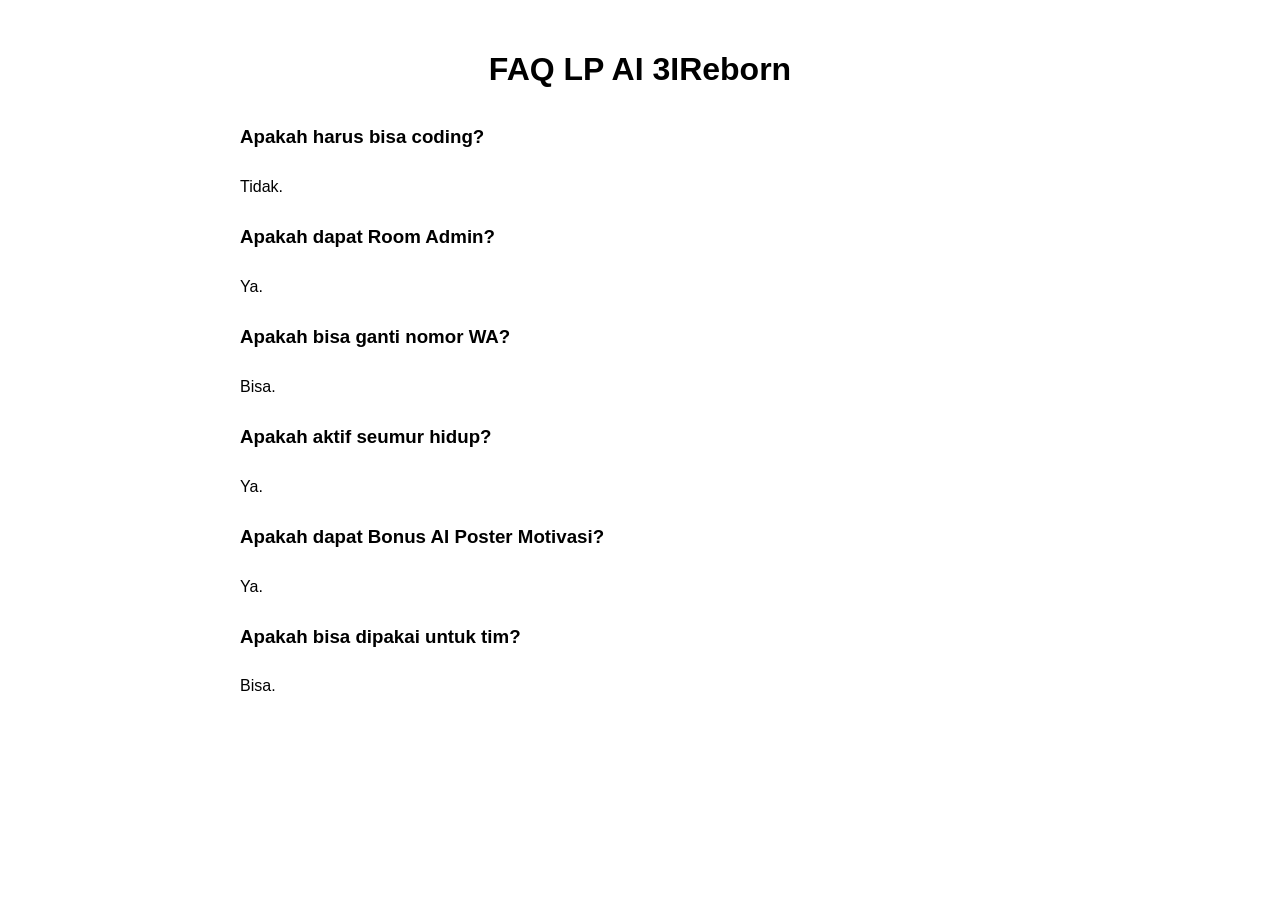
==== faq.html @ 37cd3545 "Create faq.html" ====
<!DOCTYPE html>
<html>
<head>
<title>FAQ LP AI 3IReborn</title>
<style>
body{
font-family:Arial,sans-serif;
max-width:800px;
margin:auto;
padding:20px;
line-height:1.8;
}
h1{
text-align:center;
}
</style>
</head>
<body>

<h1>FAQ LP AI 3IReborn</h1>

<h3>Apakah harus bisa coding?</h3>
<p>Tidak.</p>

<h3>Apakah dapat Room Admin?</h3>
<p>Ya.</p>

<h3>Apakah bisa ganti nomor WA?</h3>
<p>Bisa.</p>

<h3>Apakah aktif seumur hidup?</h3>
<p>Ya.</p>

<h3>Apakah dapat Bonus AI Poster Motivasi?</h3>
<p>Ya.</p>

<h3>Apakah bisa dipakai untuk tim?</h3>
<p>Bisa.</p>

</body>
</html>
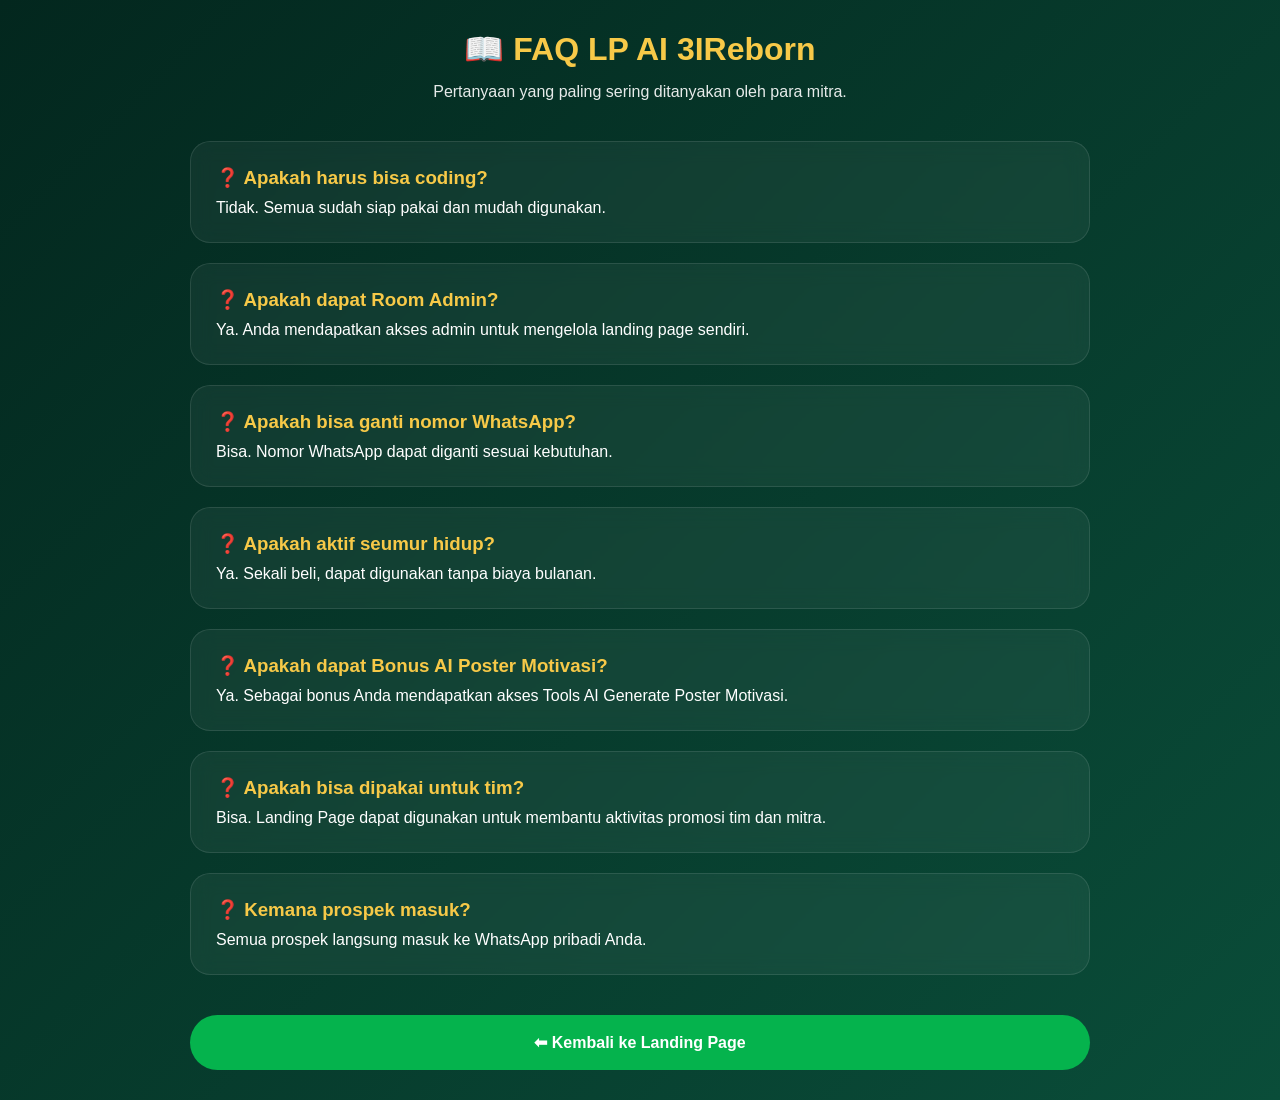
==== commit e6c75601: "Update faq.html" ====
--- a/faq.html
+++ b/faq.html
@@ -1,41 +1,124 @@
 <!DOCTYPE html>
-<html>
+<html lang="id">
 <head>
+<meta charset="UTF-8">
+<meta name="viewport" content="width=device-width, initial-scale=1.0">
+
 <title>FAQ LP AI 3IReborn</title>
+
 <style>
+*{
+margin:0;
+padding:0;
+box-sizing:border-box;
+font-family:Poppins,sans-serif;
+}
+
 body{
-font-family:Arial,sans-serif;
-max-width:800px;
+background:linear-gradient(135deg,#03271e,#0a4d39);
+color:white;
+padding:30px;
+}
+
+.container{
+max-width:900px;
 margin:auto;
-padding:20px;
-line-height:1.8;
 }
+
 h1{
 text-align:center;
+color:#f7c948;
+margin-bottom:15px;
+}
+
+.subtitle{
+text-align:center;
+margin-bottom:40px;
+opacity:.9;
+}
+
+.faq-item{
+background:rgba(255,255,255,.05);
+border:1px solid rgba(255,255,255,.1);
+border-radius:20px;
+padding:25px;
+margin-bottom:20px;
+backdrop-filter:blur(10px);
+}
+
+.faq-item h3{
+color:#f7c948;
+margin-bottom:10px;
+}
+
+.btn{
+display:block;
+text-align:center;
+background:#05b34d;
+color:white;
+padding:18px;
+border-radius:50px;
+font-weight:bold;
+text-decoration:none;
+margin-top:40px;
+}
+
+.btn:hover{
+opacity:.9;
 }
 </style>
+
 </head>
 <body>
 
-<h1>FAQ LP AI 3IReborn</h1>
+<div class="container">
 
-<h3>Apakah harus bisa coding?</h3>
-<p>Tidak.</p>
+<h1>📖 FAQ LP AI 3IReborn</h1>
 
-<h3>Apakah dapat Room Admin?</h3>
-<p>Ya.</p>
+<p class="subtitle">
+Pertanyaan yang paling sering ditanyakan oleh para mitra.
+</p>
 
-<h3>Apakah bisa ganti nomor WA?</h3>
-<p>Bisa.</p>
+<div class="faq-item">
+<h3>❓ Apakah harus bisa coding?</h3>
+<p>Tidak. Semua sudah siap pakai dan mudah digunakan.</p>
+</div>
 
-<h3>Apakah aktif seumur hidup?</h3>
-<p>Ya.</p>
+<div class="faq-item">
+<h3>❓ Apakah dapat Room Admin?</h3>
+<p>Ya. Anda mendapatkan akses admin untuk mengelola landing page sendiri.</p>
+</div>
 
-<h3>Apakah dapat Bonus AI Poster Motivasi?</h3>
-<p>Ya.</p>
+<div class="faq-item">
+<h3>❓ Apakah bisa ganti nomor WhatsApp?</h3>
+<p>Bisa. Nomor WhatsApp dapat diganti sesuai kebutuhan.</p>
+</div>
 
-<h3>Apakah bisa dipakai untuk tim?</h3>
-<p>Bisa.</p>
+<div class="faq-item">
+<h3>❓ Apakah aktif seumur hidup?</h3>
+<p>Ya. Sekali beli, dapat digunakan tanpa biaya bulanan.</p>
+</div>
+
+<div class="faq-item">
+<h3>❓ Apakah dapat Bonus AI Poster Motivasi?</h3>
+<p>Ya. Sebagai bonus Anda mendapatkan akses Tools AI Generate Poster Motivasi.</p>
+</div>
+
+<div class="faq-item">
+<h3>❓ Apakah bisa dipakai untuk tim?</h3>
+<p>Bisa. Landing Page dapat digunakan untuk membantu aktivitas promosi tim dan mitra.</p>
+</div>
+
+<div class="faq-item">
+<h3>❓ Kemana prospek masuk?</h3>
+<p>Semua prospek langsung masuk ke WhatsApp pribadi Anda.</p>
+</div>
+
+<a href="index.html" class="btn">
+⬅ Kembali ke Landing Page
+</a>
+
+</div>
 
 </body>
 </html>
